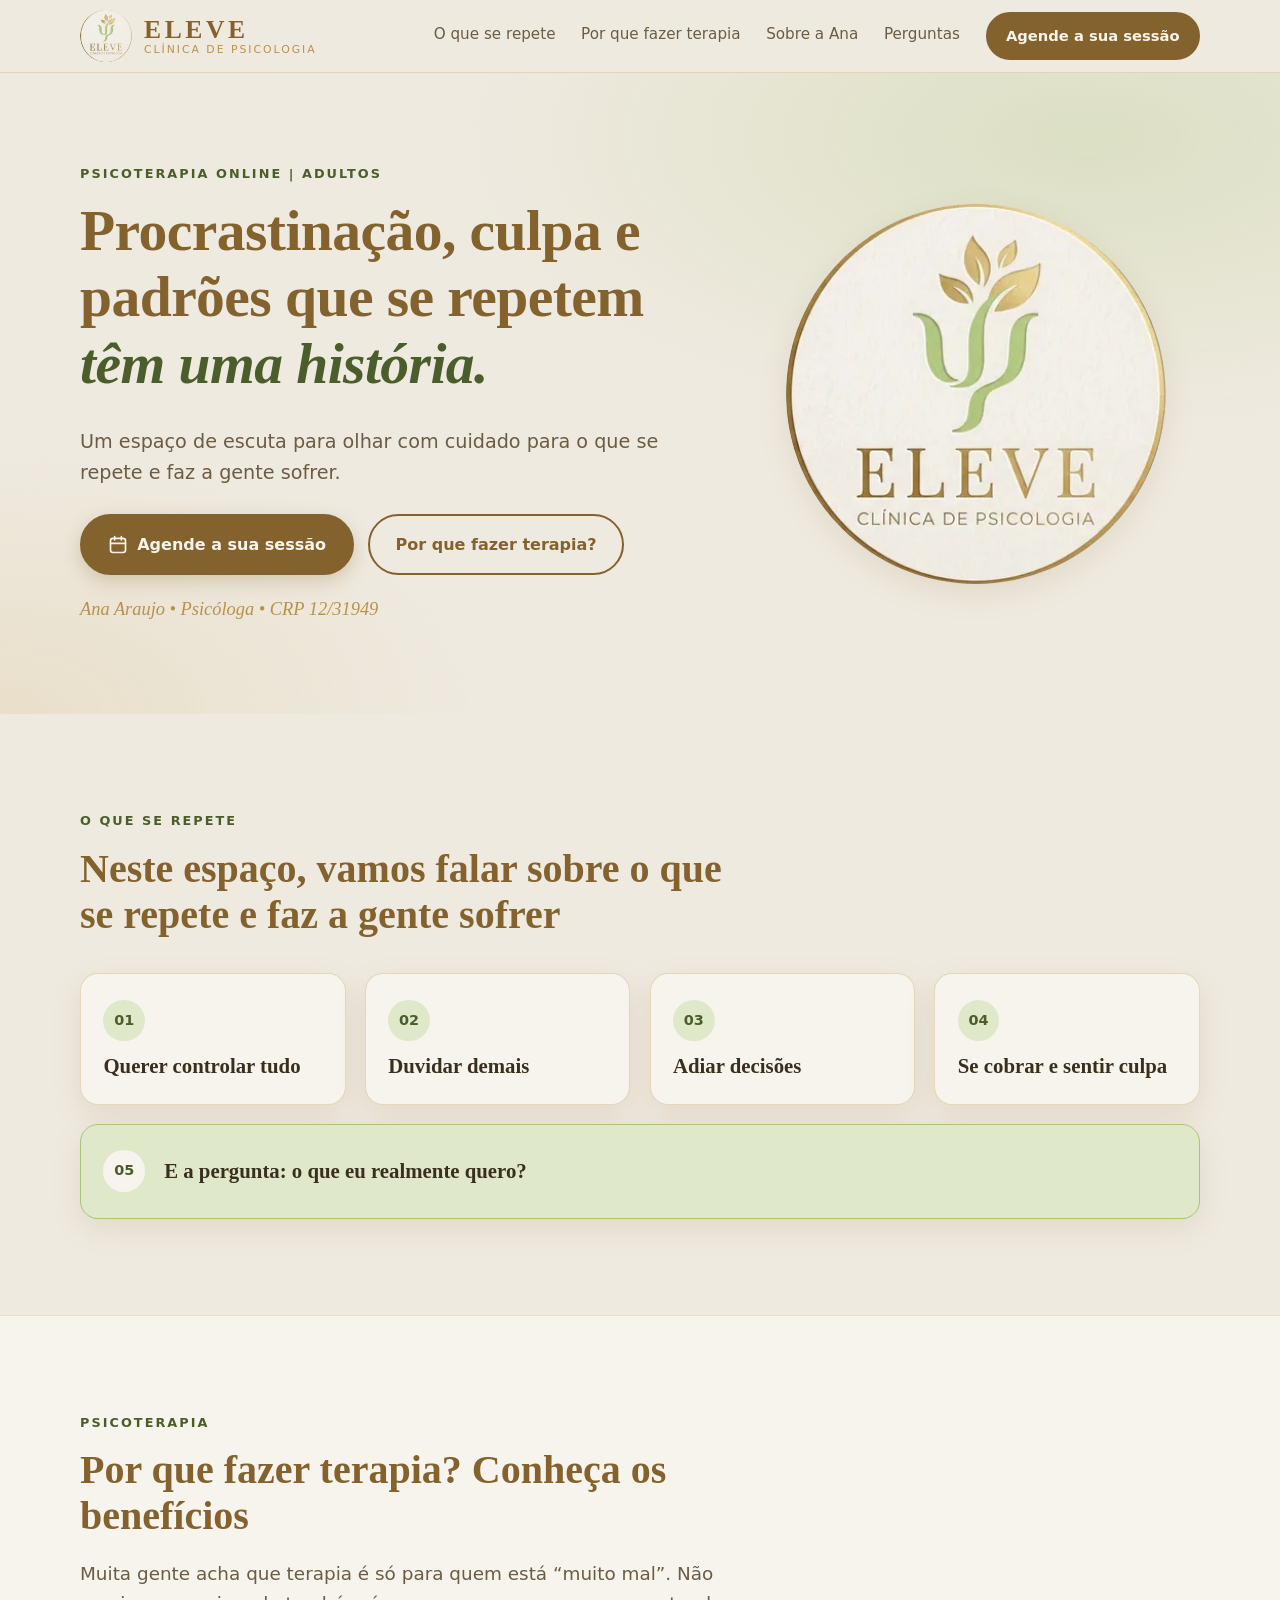
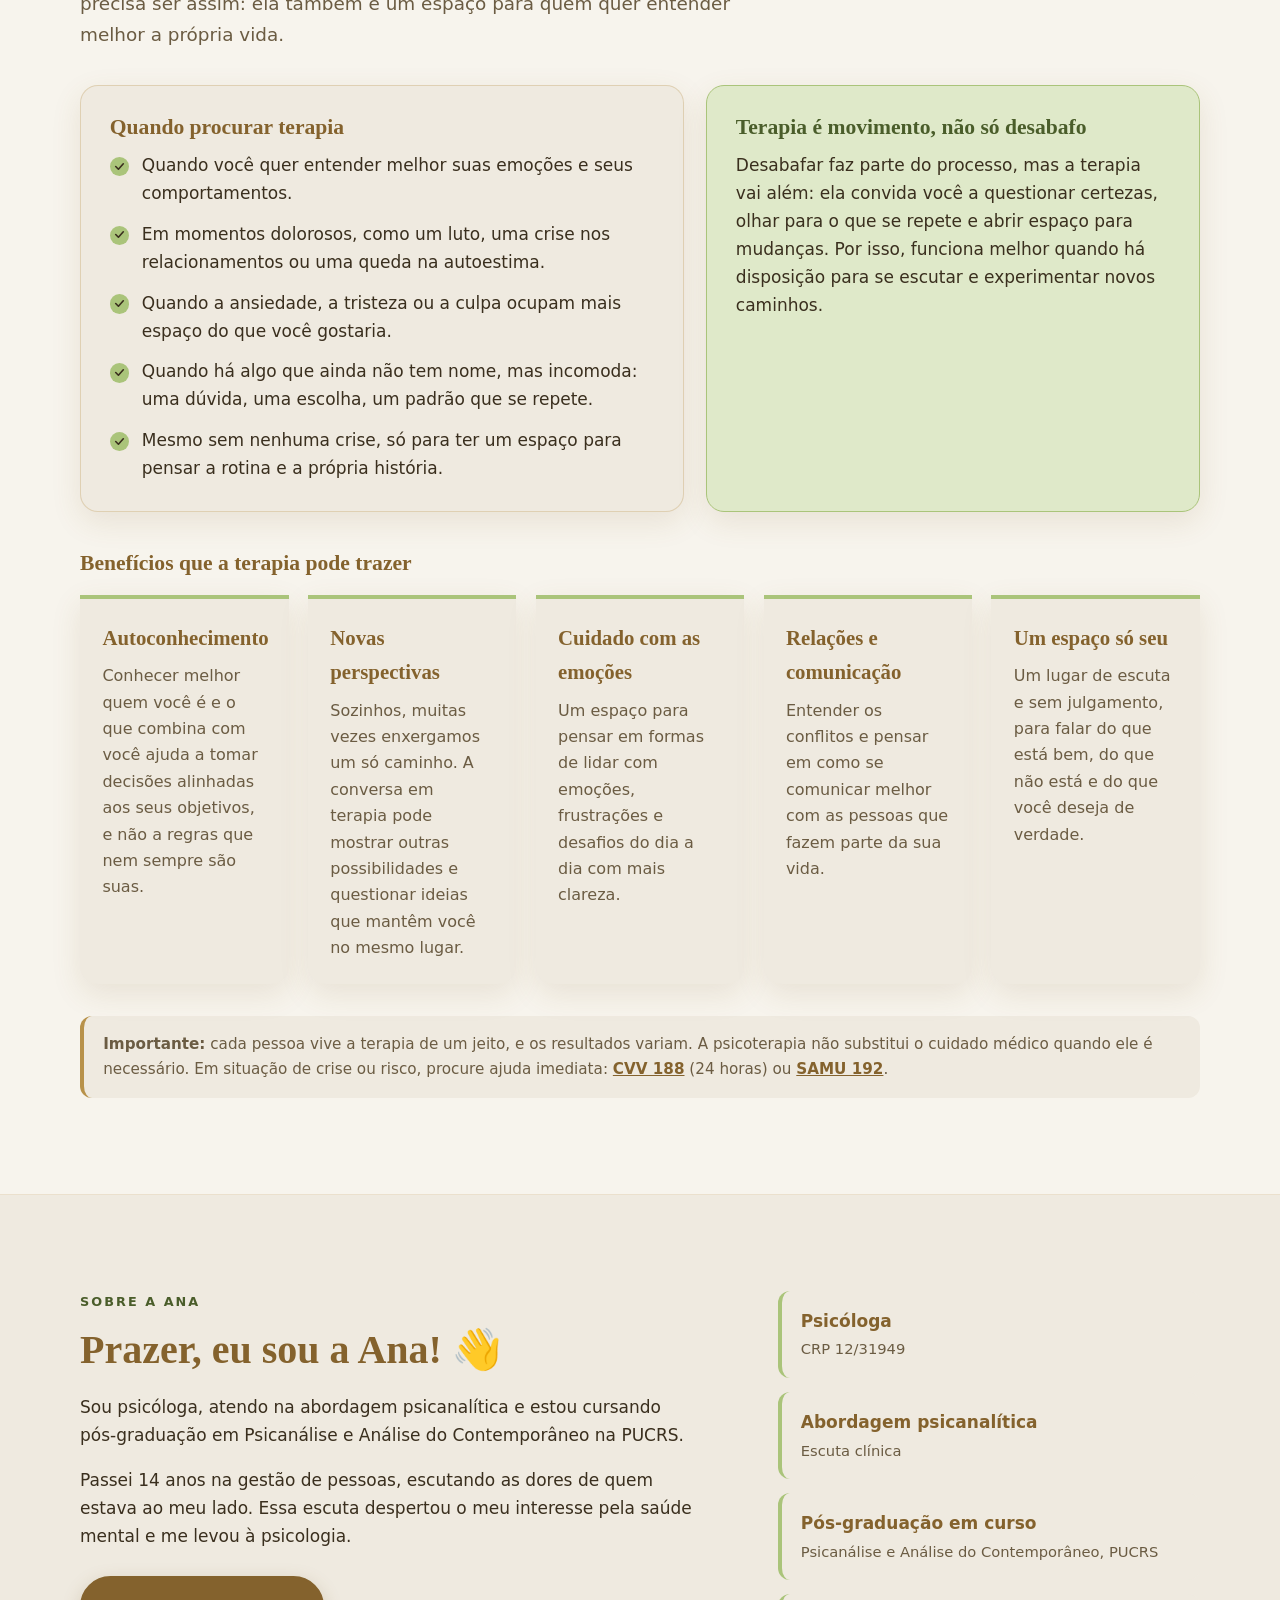
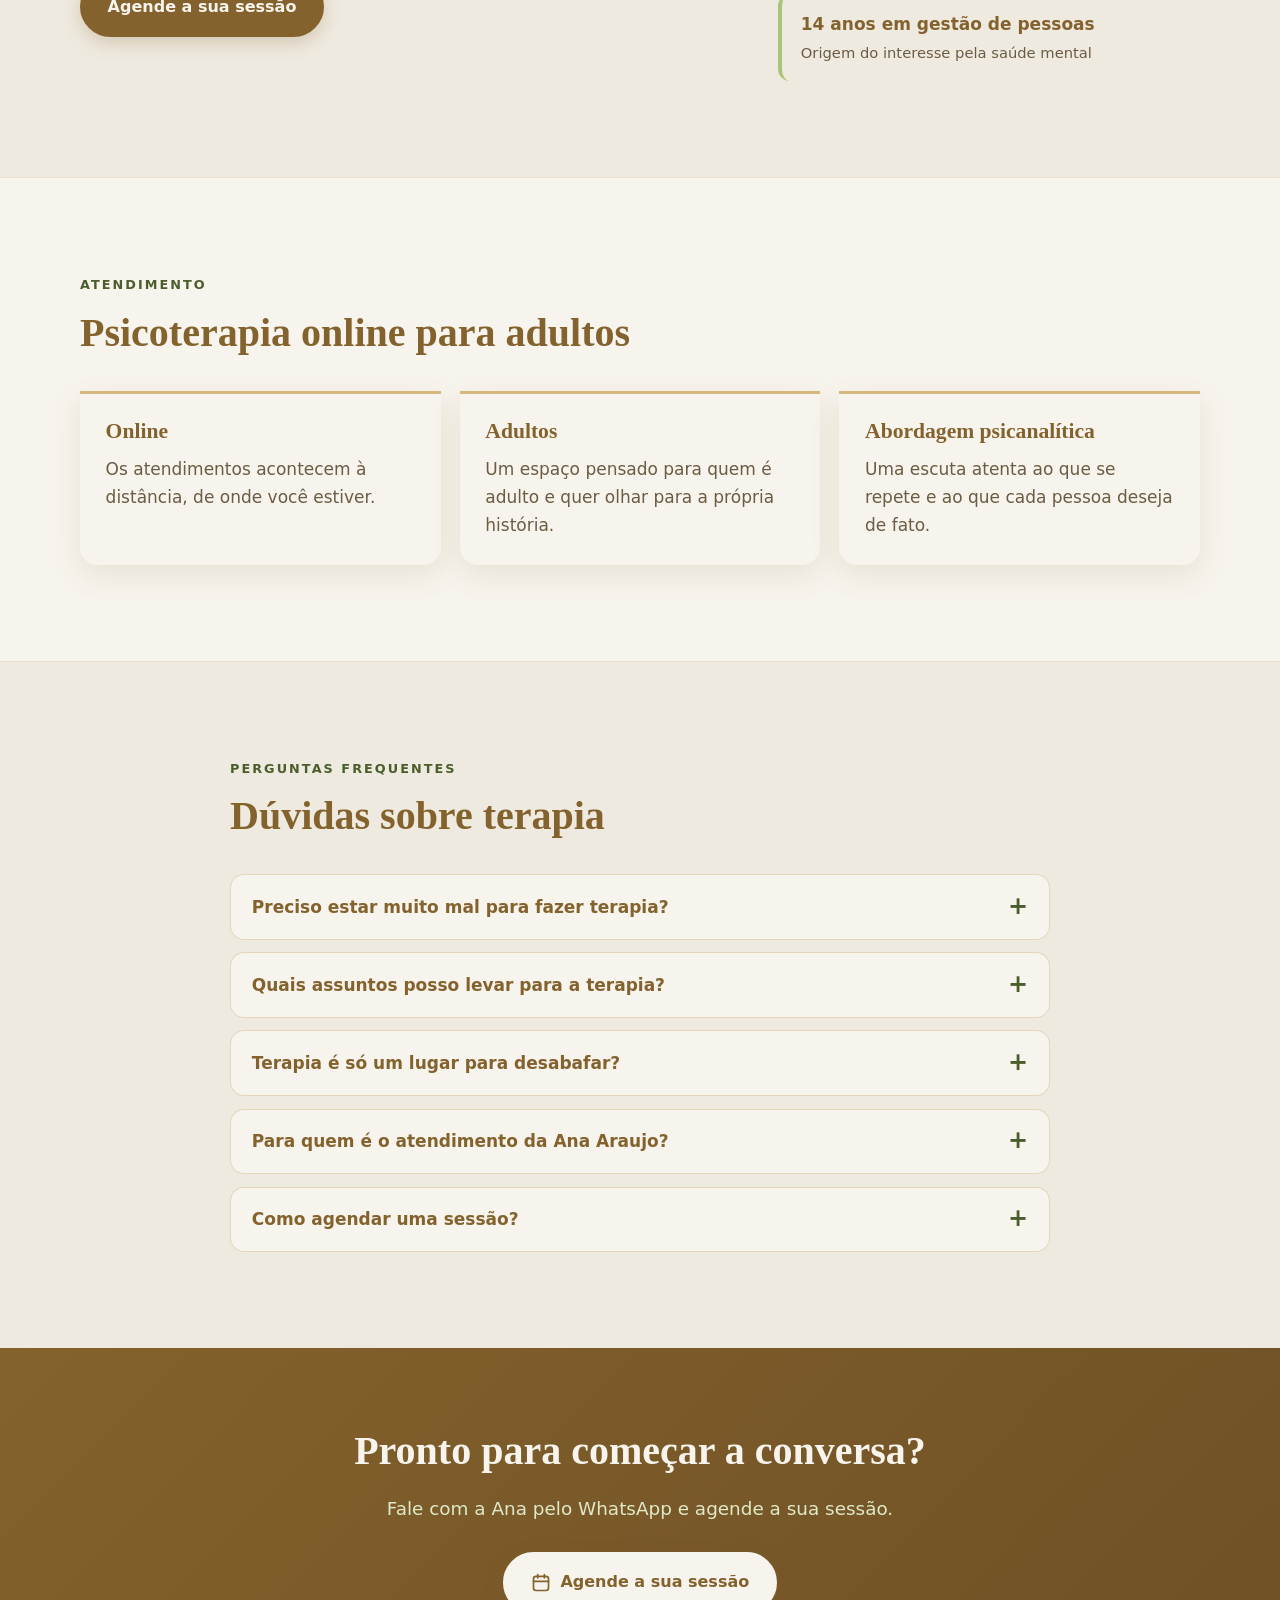
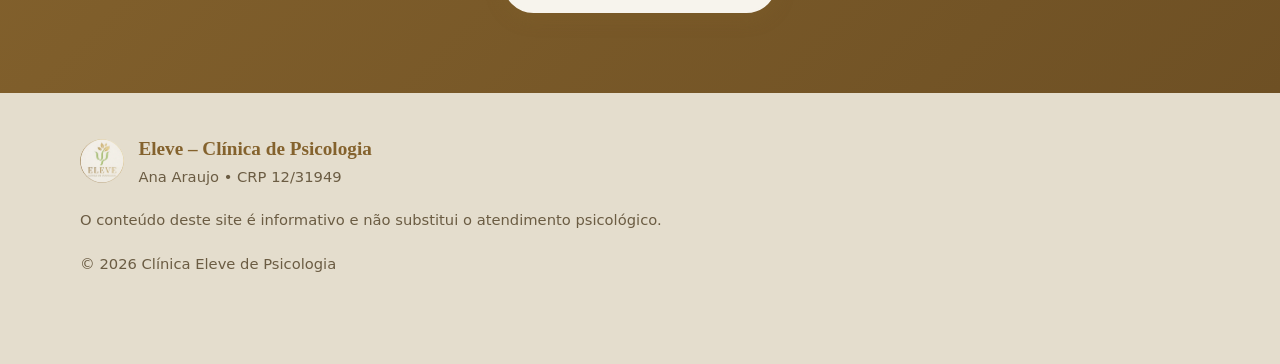
==== index.html @ 733d1f39 "Site da Clínica Eleve de Psicologia (Ana Araujo)" ====
<!DOCTYPE html>
<html lang="pt-BR">
<head>
  <meta charset="utf-8">
  <meta name="viewport" content="width=device-width, initial-scale=1">

  <title>Psicoterapia online para adultos | Ana Araujo, Psicóloga CRP 12/31949 | Eleve</title>
  <meta name="description" content="Psicoterapia online para adultos na abordagem psicanalítica. Entenda por que fazer terapia, quais são os benefícios e agende a sua sessão com a psicóloga Ana Araujo (CRP 12/31949).">
  <meta name="author" content="Ana Araujo">
  <meta name="robots" content="index, follow, max-image-preview:large">
  <meta name="theme-color" content="#efeae0">
  <link rel="canonical" href="https://juliocesarsantos1020.github.io/clinica-eleve-site/">

  <meta property="og:type" content="website">
  <meta property="og:locale" content="pt_BR">
  <meta property="og:site_name" content="Clínica Eleve de Psicologia">
  <meta property="og:title" content="Psicoterapia online para adultos | Ana Araujo | Clínica Eleve">
  <meta property="og:description" content="Procrastinação, culpa e padrões que se repetem têm uma história. Psicoterapia online para adultos, na abordagem psicanalítica.">
  <meta property="og:url" content="https://juliocesarsantos1020.github.io/clinica-eleve-site/">
  <meta property="og:image" content="https://juliocesarsantos1020.github.io/clinica-eleve-site/public/logo-eleve.jpg">
  <meta property="og:image:width" content="1408">
  <meta property="og:image:height" content="768">
  <meta property="og:image:alt" content="Logo da Clínica Eleve de Psicologia">
  <meta name="twitter:card" content="summary_large_image">
  <meta name="twitter:title" content="Psicoterapia online para adultos | Ana Araujo | Clínica Eleve">
  <meta name="twitter:description" content="Procrastinação, culpa e padrões que se repetem têm uma história.">
  <meta name="twitter:image" content="https://juliocesarsantos1020.github.io/clinica-eleve-site/public/logo-eleve.jpg">

  <link rel="icon" type="image/png" sizes="48x48" href="public/favicon-48.png">
  <link rel="icon" type="image/png" sizes="192x192" href="public/favicon-192.png">
  <link rel="apple-touch-icon" href="public/favicon-192.png">
  <link rel="preload" as="image" href="public/logo-eleve-800.webp" type="image/webp">
  <link rel="stylesheet" href="styles.css">

  <script type="application/ld+json">
  {
    "@context": "https://schema.org",
    "@graph": [
      {
        "@type": "WebSite",
        "@id": "https://juliocesarsantos1020.github.io/clinica-eleve-site/#website",
        "url": "https://juliocesarsantos1020.github.io/clinica-eleve-site/",
        "name": "Clínica Eleve de Psicologia",
        "inLanguage": "pt-BR"
      },
      {
        "@type": "ProfessionalService",
        "@id": "https://juliocesarsantos1020.github.io/clinica-eleve-site/#negocio",
        "name": "Clínica Eleve de Psicologia",
        "url": "https://juliocesarsantos1020.github.io/clinica-eleve-site/",
        "image": "https://juliocesarsantos1020.github.io/clinica-eleve-site/public/logo-eleve.jpg",
        "logo": "https://juliocesarsantos1020.github.io/clinica-eleve-site/public/logo-eleve.jpg",
        "description": "Psicoterapia online para adultos, na abordagem psicanalítica.",
        "serviceType": "Psicoterapia online",
        "telephone": "+55-48-98839-8220",
        "founder": { "@id": "https://juliocesarsantos1020.github.io/clinica-eleve-site/#ana" }
      },
      {
        "@type": "Person",
        "@id": "https://juliocesarsantos1020.github.io/clinica-eleve-site/#ana",
        "name": "Ana Araujo",
        "jobTitle": "Psicóloga",
        "identifier": "CRP 12/31949",
        "telephone": "+55-48-98839-8220",
        "knowsAbout": ["Psicoterapia", "Psicanálise", "Procrastinação", "Culpa", "Saúde mental"],
        "alumniOf": { "@type": "CollegeOrUniversity", "name": "PUCRS" },
        "worksFor": { "@id": "https://juliocesarsantos1020.github.io/clinica-eleve-site/#negocio" }
      },
      {
        "@type": "FAQPage",
        "mainEntity": [
          {
            "@type": "Question",
            "name": "Preciso estar muito mal para fazer terapia?",
            "acceptedAnswer": { "@type": "Answer", "text": "Não. A terapia também é para quem quer entender melhor a si mesmo, seus comportamentos e suas relações, mesmo sem estar passando por uma crise." }
          },
          {
            "@type": "Question",
            "name": "Quais assuntos posso levar para a terapia?",
            "acceptedAnswer": { "@type": "Answer", "text": "Qualquer assunto que faça sentido para você: ansiedade, tristeza, luto, relações, escolhas, culpa, procrastinação ou questões que ainda não têm nome." }
          },
          {
            "@type": "Question",
            "name": "Terapia é só um lugar para desabafar?",
            "acceptedAnswer": { "@type": "Answer", "text": "Desabafar faz parte, mas a terapia também convida a olhar para o que se repete e a abrir espaço para mudanças. Por isso ela pede engajamento de quem faz." }
          },
          {
            "@type": "Question",
            "name": "Para quem é o atendimento da Ana Araujo?",
            "acceptedAnswer": { "@type": "Answer", "text": "O atendimento é online, para adultos, na abordagem psicanalítica." }
          },
          {
            "@type": "Question",
            "name": "Como agendar uma sessão?",
            "acceptedAnswer": { "@type": "Answer", "text": "O agendamento é feito pelo WhatsApp (48) 98839-8220." }
          }
        ]
      }
    ]
  }
  </script>
</head>
<body>
  <a class="skip-link" href="#conteudo">Ir para o conteúdo</a>

  <header class="site-header" id="topo">
    <div class="container header-inner">
      <a class="brand" href="#topo" aria-label="Clínica Eleve de Psicologia, início">
        <span class="logo-crop" style="--size: 52px">
          <picture>
            <source srcset="public/logo-eleve-800.webp" type="image/webp">
            <img src="public/logo-eleve.jpg" alt="" width="1408" height="768" decoding="async">
          </picture>
        </span>
        <span class="brand-text">
          <strong>Eleve</strong>
          <small>Clínica de Psicologia</small>
        </span>
      </a>

      <button class="menu-toggle" type="button" aria-expanded="false" aria-controls="menu" aria-label="Abrir menu">
        <span></span><span></span><span></span>
      </button>

      <nav class="nav" id="menu" aria-label="Principal">
        <a href="#temas">O que se repete</a>
        <a href="#por-que-fazer-terapia">Por que fazer terapia</a>
        <a href="#sobre">Sobre a Ana</a>
        <a href="#perguntas">Perguntas</a>
        <a class="btn btn-small" href="https://wa.me/5548988398220" target="_blank" rel="noopener">Agende a sua sessão</a>
      </nav>
    </div>
  </header>

  <main id="conteudo">
    <section class="hero" aria-labelledby="titulo-principal">
      <div class="container hero-inner">
        <div class="hero-copy">
          <p class="eyebrow">Psicoterapia online | Adultos</p>
          <h1 id="titulo-principal">Procrastinação, culpa e padrões que se repetem <em>têm uma história.</em></h1>
          <p class="lead">Um espaço de escuta para olhar com cuidado para o que se repete e faz a gente sofrer.</p>
          <div class="hero-actions">
            <a class="btn" href="https://wa.me/5548988398220" target="_blank" rel="noopener">
              <svg aria-hidden="true" viewBox="0 0 24 24" width="20" height="20" fill="none" stroke="currentColor" stroke-width="2" stroke-linecap="round" stroke-linejoin="round"><rect x="3" y="4" width="18" height="17" rx="3"/><path d="M8 2v4M16 2v4M3 10h18"/></svg>
              Agende a sua sessão
            </a>
            <a class="btn btn-ghost" href="#por-que-fazer-terapia">Por que fazer terapia?</a>
          </div>
          <p class="signature">Ana Araujo &bull; Psicóloga &bull; CRP 12/31949</p>
        </div>
        <div class="hero-logo">
          <span class="logo-crop logo-crop-large" style="--size: min(380px, 78vw)">
            <picture>
              <source srcset="public/logo-eleve-800.webp" type="image/webp">
              <img src="public/logo-eleve.jpg" width="1408" height="768" fetchpriority="high" decoding="async"
                   alt="Logo da Clínica Eleve de Psicologia: símbolo psi em verde com folhas douradas dentro de um círculo dourado">
            </picture>
          </span>
        </div>
      </div>
    </section>

    <section class="section" id="temas" aria-labelledby="titulo-temas">
      <div class="container">
        <header class="section-head">
          <p class="eyebrow">O que se repete</p>
          <h2 id="titulo-temas">Neste espaço, vamos falar sobre o que se repete e faz a gente sofrer</h2>
        </header>
        <ul class="cards">
          <li class="card"><span class="card-icon" aria-hidden="true">01</span><h3>Querer controlar tudo</h3></li>
          <li class="card"><span class="card-icon" aria-hidden="true">02</span><h3>Duvidar demais</h3></li>
          <li class="card"><span class="card-icon" aria-hidden="true">03</span><h3>Adiar decisões</h3></li>
          <li class="card"><span class="card-icon" aria-hidden="true">04</span><h3>Se cobrar e sentir culpa</h3></li>
          <li class="card card-wide"><span class="card-icon" aria-hidden="true">05</span><h3>E a pergunta: o que eu realmente quero?</h3></li>
        </ul>
      </div>
    </section>

    <section class="section section-tint" id="por-que-fazer-terapia" aria-labelledby="titulo-terapia">
      <div class="container">
        <header class="section-head">
          <p class="eyebrow">Psicoterapia</p>
          <h2 id="titulo-terapia">Por que fazer terapia? Conheça os benefícios</h2>
          <p class="section-lead">Muita gente acha que terapia é só para quem está &ldquo;muito mal&rdquo;. Não precisa ser assim: ela também é um espaço para quem quer entender melhor a própria vida.</p>
        </header>

        <div class="split">
          <article class="panel">
            <h3>Quando procurar terapia</h3>
            <ul class="check-list">
              <li>Quando você quer entender melhor suas emoções e seus comportamentos.</li>
              <li>Em momentos dolorosos, como um luto, uma crise nos relacionamentos ou uma queda na autoestima.</li>
              <li>Quando a ansiedade, a tristeza ou a culpa ocupam mais espaço do que você gostaria.</li>
              <li>Quando há algo que ainda não tem nome, mas incomoda: uma dúvida, uma escolha, um padrão que se repete.</li>
              <li>Mesmo sem nenhuma crise, só para ter um espaço para pensar a rotina e a própria história.</li>
            </ul>
          </article>

          <article class="panel panel-green">
            <h3>Terapia é movimento, não só desabafo</h3>
            <p>Desabafar faz parte do processo, mas a terapia vai além: ela convida você a questionar certezas, olhar para o que se repete e abrir espaço para mudanças. Por isso, funciona melhor quando há disposição para se escutar e experimentar novos caminhos.</p>
          </article>
        </div>

        <h3 class="subhead">Benefícios que a terapia pode trazer</h3>
        <ul class="benefits">
          <li class="benefit">
            <h4>Autoconhecimento</h4>
            <p>Conhecer melhor quem você é e o que combina com você ajuda a tomar decisões alinhadas aos seus objetivos, e não a regras que nem sempre são suas.</p>
          </li>
          <li class="benefit">
            <h4>Novas perspectivas</h4>
            <p>Sozinhos, muitas vezes enxergamos um só caminho. A conversa em terapia pode mostrar outras possibilidades e questionar ideias que mantêm você no mesmo lugar.</p>
          </li>
          <li class="benefit">
            <h4>Cuidado com as emoções</h4>
            <p>Um espaço para pensar em formas de lidar com emoções, frustrações e desafios do dia a dia com mais clareza.</p>
          </li>
          <li class="benefit">
            <h4>Relações e comunicação</h4>
            <p>Entender os conflitos e pensar em como se comunicar melhor com as pessoas que fazem parte da sua vida.</p>
          </li>
          <li class="benefit">
            <h4>Um espaço só seu</h4>
            <p>Um lugar de escuta e sem julgamento, para falar do que está bem, do que não está e do que você deseja de verdade.</p>
          </li>
        </ul>

        <p class="note"><strong>Importante:</strong> cada pessoa vive a terapia de um jeito, e os resultados variam. A psicoterapia não substitui o cuidado médico quando ele é necessário. Em situação de crise ou risco, procure ajuda imediata: <a href="tel:188">CVV 188</a> (24 horas) ou <a href="tel:192">SAMU 192</a>.</p>
      </div>
    </section>

    <section class="section" id="sobre" aria-labelledby="titulo-sobre">
      <div class="container about">
        <div class="about-text">
          <p class="eyebrow">Sobre a Ana</p>
          <h2 id="titulo-sobre">Prazer, eu sou a Ana! <span aria-hidden="true">👋</span></h2>
          <p>Sou psicóloga, atendo na abordagem psicanalítica e estou cursando pós-graduação em Psicanálise e Análise do Contemporâneo na PUCRS.</p>
          <p>Passei 14 anos na gestão de pessoas, escutando as dores de quem estava ao meu lado. Essa escuta despertou o meu interesse pela saúde mental e me levou à psicologia.</p>
          <a class="btn" href="https://wa.me/5548988398220" target="_blank" rel="noopener">Agende a sua sessão</a>
        </div>
        <ul class="facts" aria-label="Formação e registro">
          <li><strong>Psicóloga</strong><span>CRP 12/31949</span></li>
          <li><strong>Abordagem psicanalítica</strong><span>Escuta clínica</span></li>
          <li><strong>Pós-graduação em curso</strong><span>Psicanálise e Análise do Contemporâneo, PUCRS</span></li>
          <li><strong>14 anos em gestão de pessoas</strong><span>Origem do interesse pela saúde mental</span></li>
        </ul>
      </div>
    </section>

    <section class="section section-tint" id="atendimento" aria-labelledby="titulo-atendimento">
      <div class="container">
        <header class="section-head">
          <p class="eyebrow">Atendimento</p>
          <h2 id="titulo-atendimento">Psicoterapia online para adultos</h2>
        </header>
        <div class="info-grid">
          <div class="info"><h3>Online</h3><p>Os atendimentos acontecem à distância, de onde você estiver.</p></div>
          <div class="info"><h3>Adultos</h3><p>Um espaço pensado para quem é adulto e quer olhar para a própria história.</p></div>
          <div class="info"><h3>Abordagem psicanalítica</h3><p>Uma escuta atenta ao que se repete e ao que cada pessoa deseja de fato.</p></div>
        </div>
      </div>
    </section>

    <section class="section" id="perguntas" aria-labelledby="titulo-perguntas">
      <div class="container faq-wrap">
        <header class="section-head">
          <p class="eyebrow">Perguntas frequentes</p>
          <h2 id="titulo-perguntas">Dúvidas sobre terapia</h2>
        </header>
        <div class="faq">
          <details>
            <summary>Preciso estar muito mal para fazer terapia?</summary>
            <p>Não. A terapia também é para quem quer entender melhor a si mesmo, seus comportamentos e suas relações, mesmo sem estar passando por uma crise.</p>
          </details>
          <details>
            <summary>Quais assuntos posso levar para a terapia?</summary>
            <p>Qualquer assunto que faça sentido para você: ansiedade, tristeza, luto, relações, escolhas, culpa, procrastinação ou questões que ainda não têm nome.</p>
          </details>
          <details>
            <summary>Terapia é só um lugar para desabafar?</summary>
            <p>Desabafar faz parte, mas a terapia também convida a olhar para o que se repete e a abrir espaço para mudanças. Por isso ela pede engajamento de quem faz.</p>
          </details>
          <details>
            <summary>Para quem é o atendimento da Ana Araujo?</summary>
            <p>O atendimento é online, para adultos, na abordagem psicanalítica.</p>
          </details>
          <details>
            <summary>Como agendar uma sessão?</summary>
            <p>O agendamento é feito pelo WhatsApp: <a href="https://wa.me/5548988398220" target="_blank" rel="noopener">(48) 98839-8220</a>.</p>
          </details>
        </div>
      </div>
    </section>

    <section class="cta" id="agendar" aria-labelledby="titulo-cta">
      <div class="container cta-inner">
        <h2 id="titulo-cta">Pronto para começar a conversa?</h2>
        <p>Fale com a Ana pelo WhatsApp e agende a sua sessão.</p>
        <a class="btn btn-light" href="https://wa.me/5548988398220" target="_blank" rel="noopener">
          <svg aria-hidden="true" viewBox="0 0 24 24" width="20" height="20" fill="none" stroke="currentColor" stroke-width="2" stroke-linecap="round" stroke-linejoin="round"><rect x="3" y="4" width="18" height="17" rx="3"/><path d="M8 2v4M16 2v4M3 10h18"/></svg>
          Agende a sua sessão
        </a>
      </div>
    </section>
  </main>

  <footer class="site-footer">
    <div class="container footer-inner">
      <div class="footer-brand">
        <span class="logo-crop" style="--size: 44px">
          <picture>
            <source srcset="public/logo-eleve-800.webp" type="image/webp">
            <img src="public/logo-eleve.jpg" alt="" width="1408" height="768" loading="lazy" decoding="async">
          </picture>
        </span>
        <div>
          <strong>Eleve &ndash; Clínica de Psicologia</strong>
          <p>Ana Araujo &bull; CRP 12/31949</p>
        </div>
      </div>
      <p class="footer-note">O conteúdo deste site é informativo e não substitui o atendimento psicológico.</p>
      <p class="footer-copy">&copy; <span id="ano">2026</span> Clínica Eleve de Psicologia</p>
    </div>
  </footer>

  <a class="whatsapp-bar" href="https://wa.me/5548988398220" target="_blank" rel="noopener">Agende a sua sessão</a>

  <script src="script.js" defer></script>
</body>
</html>
---- styles.css ----
/* Paleta extraída do logo (public/logo-eleve.jpg):
   creme  #efeae0  (fundo do papel)
   verde  #aac47a  (símbolo psi)
   dourado #d4b87d / #b8924a / #84622d (folhas, aro e letras)
   Tons escuros derivados do dourado e do verde, para texto legível. */
:root {
  --creme: #efeae0;
  --creme-claro: #f7f4ed;
  --creme-escuro: #e4ddcd;
  --verde: #aac47a;
  --verde-claro: #dfe9c9;
  --verde-escuro: #4a5d2a;
  --dourado-claro: #d4b87d;
  --dourado: #b8924a;
  --dourado-escuro: #84622d;
  --texto: #3a2f1e;
  --texto-suave: #6b5c43;

  --font-title: "Cormorant Garamond", "Palatino Linotype", Palatino, Georgia, "Times New Roman", serif;
  --font-body: system-ui, -apple-system, "Segoe UI", Roboto, "Helvetica Neue", Arial, sans-serif;

  --radius: 18px;
  --shadow: 0 10px 30px rgba(132, 98, 45, 0.12);
  --header-h: 72px;
}

*, *::before, *::after { box-sizing: border-box; }

html { scroll-behavior: smooth; scroll-padding-top: calc(var(--header-h) + 8px); -webkit-text-size-adjust: 100%; }

body {
  margin: 0;
  font-family: var(--font-body);
  font-size: 1.0625rem;
  line-height: 1.65;
  color: var(--texto);
  background: var(--creme);
}

img { max-width: 100%; display: block; }
a { color: inherit; }
h1, h2, h3 { font-family: var(--font-title); font-weight: 600; line-height: 1.15; margin: 0 0 .5em; color: var(--dourado-escuro); }
h1 { font-size: clamp(2.1rem, 6vw, 3.6rem); letter-spacing: -0.01em; }
h1 em { font-style: italic; color: var(--verde-escuro); }
h2 { font-size: clamp(1.7rem, 4.4vw, 2.5rem); }
h3 { font-size: 1.35rem; }
p { margin: 0 0 1em; }

.container { width: min(1120px, 100% - 2.5rem); margin-inline: auto; }

.skip-link {
  position: absolute; left: -999px; top: 8px; z-index: 100;
  background: var(--dourado-escuro); color: var(--creme-claro); padding: .6rem 1rem; border-radius: 8px;
}
.skip-link:focus { left: 8px; }

:focus-visible { outline: 3px solid var(--verde-escuro); outline-offset: 3px; border-radius: 6px; }

.eyebrow {
  font-size: .8rem; text-transform: uppercase; letter-spacing: .16em; font-weight: 600;
  color: var(--verde-escuro); margin-bottom: .9rem;
}

/* ---------- Logo (recorte em CSS do arquivo original, sem alterá-lo) ---------- */
.logo-crop {
  --size: 52px;
  position: relative; display: block; flex: none;
  width: var(--size); height: var(--size);
  border-radius: 50%; overflow: hidden;
  background: var(--creme);
}
.logo-crop img {
  position: absolute; max-width: none;
  width: 216%; height: auto;
  left: -58%; top: -9%;
}
.logo-crop picture { display: block; }
.logo-crop-large { box-shadow: var(--shadow); }

/* ---------- Cabeçalho ---------- */
.site-header {
  position: sticky; top: 0; z-index: 50;
  background: rgba(239, 234, 224, .92);
  backdrop-filter: saturate(1.2) blur(8px);
  -webkit-backdrop-filter: saturate(1.2) blur(8px);
  border-bottom: 1px solid rgba(184, 146, 74, .25);
}
.header-inner { display: flex; align-items: center; justify-content: space-between; min-height: var(--header-h); gap: 1rem; }

.brand { display: flex; align-items: center; gap: .75rem; text-decoration: none; }
.brand-text { display: flex; flex-direction: column; line-height: 1.1; }
.brand-text strong { font-family: var(--font-title); font-size: 1.6rem; letter-spacing: .14em; text-transform: uppercase; color: var(--dourado-escuro); }
.brand-text small { font-size: .68rem; letter-spacing: .18em; text-transform: uppercase; color: var(--dourado); }

.nav { display: flex; align-items: center; gap: 1.6rem; }
.nav a:not(.btn) { text-decoration: none; font-size: .95rem; font-weight: 500; color: var(--texto-suave); padding: .4rem 0; border-bottom: 2px solid transparent; }
.nav a:not(.btn):hover { color: var(--dourado-escuro); border-color: var(--verde); }

.menu-toggle { display: none; background: none; border: 0; width: 46px; height: 46px; padding: 0; cursor: pointer; border-radius: 10px; }
.menu-toggle span { display: block; width: 24px; height: 2px; background: var(--dourado-escuro); margin: 5px auto; transition: transform .25s, opacity .25s; }
.menu-toggle[aria-expanded="true"] span:nth-child(1) { transform: translateY(7px) rotate(45deg); }
.menu-toggle[aria-expanded="true"] span:nth-child(2) { opacity: 0; }
.menu-toggle[aria-expanded="true"] span:nth-child(3) { transform: translateY(-7px) rotate(-45deg); }

/* ---------- Botões ---------- */
.btn {
  display: inline-flex; align-items: center; justify-content: center; gap: .6rem;
  background: var(--dourado-escuro); color: var(--creme-claro);
  font-weight: 600; font-size: 1rem; text-decoration: none;
  padding: .95rem 1.6rem; border-radius: 999px; border: 2px solid var(--dourado-escuro);
  transition: background .2s, color .2s, transform .2s, box-shadow .2s;
  box-shadow: 0 6px 18px rgba(132, 98, 45, .25);
}
.btn:hover { background: #6e5024; border-color: #6e5024; transform: translateY(-2px); }
.btn-small { padding: .6rem 1.15rem; font-size: .92rem; box-shadow: none; }
.btn-ghost { background: transparent; color: var(--dourado-escuro); box-shadow: none; }
.btn-ghost:hover { background: var(--verde-claro); color: var(--verde-escuro); border-color: var(--verde-escuro); }
.btn-light { background: var(--creme-claro); color: var(--dourado-escuro); border-color: var(--creme-claro); }
.btn-light:hover { background: var(--verde-claro); border-color: var(--verde-claro); color: var(--verde-escuro); }

/* ---------- Hero ---------- */
.hero {
  background:
    radial-gradient(900px 420px at 85% 10%, rgba(170, 196, 122, .28), transparent 70%),
    radial-gradient(700px 380px at 0% 100%, rgba(212, 184, 125, .22), transparent 70%),
    var(--creme);
  padding: clamp(2.5rem, 7vw, 6rem) 0;
}
.hero-inner { display: grid; grid-template-columns: 1.15fr .85fr; align-items: center; gap: clamp(2rem, 5vw, 4rem); }
.lead { font-size: 1.2rem; color: var(--texto-suave); max-width: 34em; }
.hero-actions { display: flex; flex-wrap: wrap; gap: .9rem; margin: 1.6rem 0 1.2rem; }
.signature { font-family: var(--font-title); font-size: 1.15rem; font-style: italic; color: var(--dourado); margin: 0; }
.hero-logo { display: flex; justify-content: center; }

/* ---------- Seções ---------- */
.section { padding: clamp(3rem, 8vw, 6rem) 0; }
.section-tint { background: var(--creme-claro); border-block: 1px solid rgba(184, 146, 74, .2); }
.section-head { max-width: 42rem; margin-bottom: 2.2rem; }

.cards { list-style: none; margin: 0; padding: 0; display: grid; grid-template-columns: repeat(auto-fit, minmax(210px, 1fr)); gap: 1.2rem; }
.card {
  background: var(--creme-claro); border: 1px solid rgba(184, 146, 74, .3); border-radius: var(--radius);
  padding: 1.6rem 1.4rem; box-shadow: var(--shadow); transition: transform .2s, border-color .2s;
}
.card:hover { transform: translateY(-4px); border-color: var(--verde); }
.card h3 { margin: .8rem 0 0; color: var(--texto); font-size: 1.3rem; }
.card-icon {
  display: inline-grid; place-items: center; width: 2.6rem; height: 2.6rem; border-radius: 50%;
  background: var(--verde-claro); color: var(--verde-escuro); font-weight: 700; font-size: .9rem;
}
.card-wide { background: var(--verde-claro); border-color: var(--verde); }
.card-wide .card-icon { background: var(--creme-claro); }
@media (min-width: 900px) {
  .card-wide { grid-column: 1 / -1; display: flex; align-items: center; gap: 1.2rem; }
  .card-wide h3 { margin: 0; }
}

.about { display: grid; grid-template-columns: 1.2fr .8fr; gap: clamp(2rem, 5vw, 4rem); align-items: start; }
.about-text p { max-width: 36em; }
.facts { list-style: none; margin: 0; padding: 0; display: grid; gap: .9rem; }
.facts li {
  display: flex; flex-direction: column; gap: .15rem;
  background: var(--creme); border-left: 4px solid var(--verde); border-radius: 12px; padding: 1rem 1.2rem;
}
.facts strong { color: var(--dourado-escuro); }
.facts span { font-size: .92rem; color: var(--texto-suave); }

.info-grid { display: grid; grid-template-columns: repeat(auto-fit, minmax(240px, 1fr)); gap: 1.2rem; }
.info { padding: 1.6rem; border-top: 3px solid var(--dourado-claro); background: var(--creme-claro); border-radius: 0 0 var(--radius) var(--radius); box-shadow: var(--shadow); }
.info p { margin: 0; color: var(--texto-suave); }

.cta { background: linear-gradient(135deg, var(--dourado-escuro), #6e5024); color: var(--creme-claro); padding: clamp(3rem, 7vw, 5rem) 0; text-align: center; }
.cta h2 { color: var(--creme-claro); }
.cta p { color: var(--verde-claro); font-size: 1.15rem; }
.cta-inner .btn { margin-top: .6rem; }

/* ---------- Rodapé ---------- */
.site-footer { background: var(--creme-escuro); padding: 2.5rem 0 5.5rem; font-size: .92rem; color: var(--texto-suave); }
.footer-inner { display: grid; gap: 1.2rem; }
.footer-brand { display: flex; align-items: center; gap: .9rem; }
.footer-brand strong { color: var(--dourado-escuro); font-family: var(--font-title); font-size: 1.2rem; }
.footer-brand p, .footer-note, .footer-copy { margin: 0; }

/* ---------- Barra fixa de WhatsApp (celular) ---------- */
.whatsapp-bar {
  display: none; position: fixed; left: 0; right: 0; bottom: 0; z-index: 60;
  background: var(--dourado-escuro); color: var(--creme-claro); text-align: center; text-decoration: none;
  font-weight: 600; padding: 1rem 1rem calc(1rem + env(safe-area-inset-bottom));
  box-shadow: 0 -6px 20px rgba(58, 47, 30, .2);
}


/* ---------- Seção: por que fazer terapia ---------- */
.section-lead { font-size: 1.15rem; color: var(--texto-suave); margin: 0; }
.split { display: grid; grid-template-columns: 1.1fr .9fr; gap: 1.4rem; margin-bottom: 2.4rem; }
.panel { background: var(--creme); border: 1px solid rgba(184, 146, 74, .3); border-radius: var(--radius); padding: 1.8rem; box-shadow: var(--shadow); }
.panel p:last-child { margin-bottom: 0; }
.panel-green { background: var(--verde-claro); border-color: var(--verde); }
.panel-green h3 { color: var(--verde-escuro); }
.check-list { list-style: none; margin: 0; padding: 0; display: grid; gap: .8rem; }
.check-list li { position: relative; padding-left: 2rem; }
.check-list li::before {
  content: ""; position: absolute; left: 0; top: .35em; width: 1.2rem; height: 1.2rem; border-radius: 50%;
  background: var(--verde) url("data:image/svg+xml,%3Csvg xmlns='http://www.w3.org/2000/svg' viewBox='0 0 24 24' fill='none' stroke='%233a2f1e' stroke-width='3' stroke-linecap='round' stroke-linejoin='round'%3E%3Cpath d='M5 12l5 5 9-10'/%3E%3C/svg%3E") center / 70% no-repeat;
}
.subhead { margin: 0 0 1.2rem; }
.benefits { list-style: none; margin: 0 0 2rem; padding: 0; display: grid; grid-template-columns: repeat(auto-fit, minmax(200px, 1fr)); gap: 1.2rem; }
.benefit { background: var(--creme); border-top: 4px solid var(--verde); border-radius: 0 0 var(--radius) var(--radius); padding: 1.4rem; box-shadow: var(--shadow); }
.benefit h4 { font-family: var(--font-title); font-size: 1.3rem; margin: 0 0 .5rem; color: var(--dourado-escuro); }
.benefit p { margin: 0; color: var(--texto-suave); font-size: 1rem; }
.note { background: var(--creme); border-left: 4px solid var(--dourado); border-radius: 12px; padding: 1rem 1.2rem; font-size: .95rem; color: var(--texto-suave); margin: 0; }
.note a { color: var(--dourado-escuro); font-weight: 600; }

/* ---------- Perguntas frequentes ---------- */
.faq-wrap { max-width: 820px; }
.faq { display: grid; gap: .8rem; }
.faq details { background: var(--creme-claro); border: 1px solid rgba(184, 146, 74, .3); border-radius: 14px; padding: 0 1.3rem; }
.faq summary {
  cursor: pointer; list-style: none; padding: 1.1rem 2rem 1.1rem 0; font-weight: 600; color: var(--dourado-escuro); position: relative;
}
.faq summary::-webkit-details-marker { display: none; }
.faq summary::after { content: "+"; position: absolute; right: 0; top: 50%; transform: translateY(-50%); font-size: 1.5rem; color: var(--verde-escuro); }
.faq details[open] summary::after { content: "\2212"; }
.faq details p { margin: 0 0 1.2rem; color: var(--texto-suave); }
.faq a { color: var(--dourado-escuro); font-weight: 600; }
.about-text .btn { margin-top: .6rem; }

@media (max-width: 900px) {
  .split { grid-template-columns: 1fr; }
}

/* ---------- Responsivo ---------- */
@media (max-width: 900px) {
  .hero-inner, .about { grid-template-columns: 1fr; }
  .hero-logo { order: -1; }
  .hero-copy { text-align: center; }
  .lead { margin-inline: auto; }
  .hero-actions { justify-content: center; }
}

@media (max-width: 760px) {
  .menu-toggle { display: block; }
  .nav {
    position: absolute; left: 0; right: 0; top: var(--header-h);
    flex-direction: column; align-items: stretch; gap: 0;
    background: var(--creme-claro); border-bottom: 1px solid rgba(184, 146, 74, .3);
    padding: .5rem 1.25rem 1.2rem; box-shadow: 0 14px 24px rgba(58, 47, 30, .12);
    display: none;
  }
  .nav.is-open { display: flex; }
  .nav a:not(.btn) { padding: .95rem 0; border-bottom: 1px solid rgba(184, 146, 74, .2); }
  .nav .btn { margin-top: 1rem; }
  .whatsapp-bar { display: block; }
}

@media (max-width: 760px) {
  .logo-crop-large { --size: 210px !important; }
}

@media (max-width: 420px) {
  body { font-size: 1rem; }
  .brand-text strong { font-size: 1.35rem; }
  .btn { width: 100%; }
  .hero-actions { flex-direction: column; }
}

@media (prefers-reduced-motion: reduce) {
  html { scroll-behavior: auto; }
  *, *::before, *::after { transition: none !important; }
}
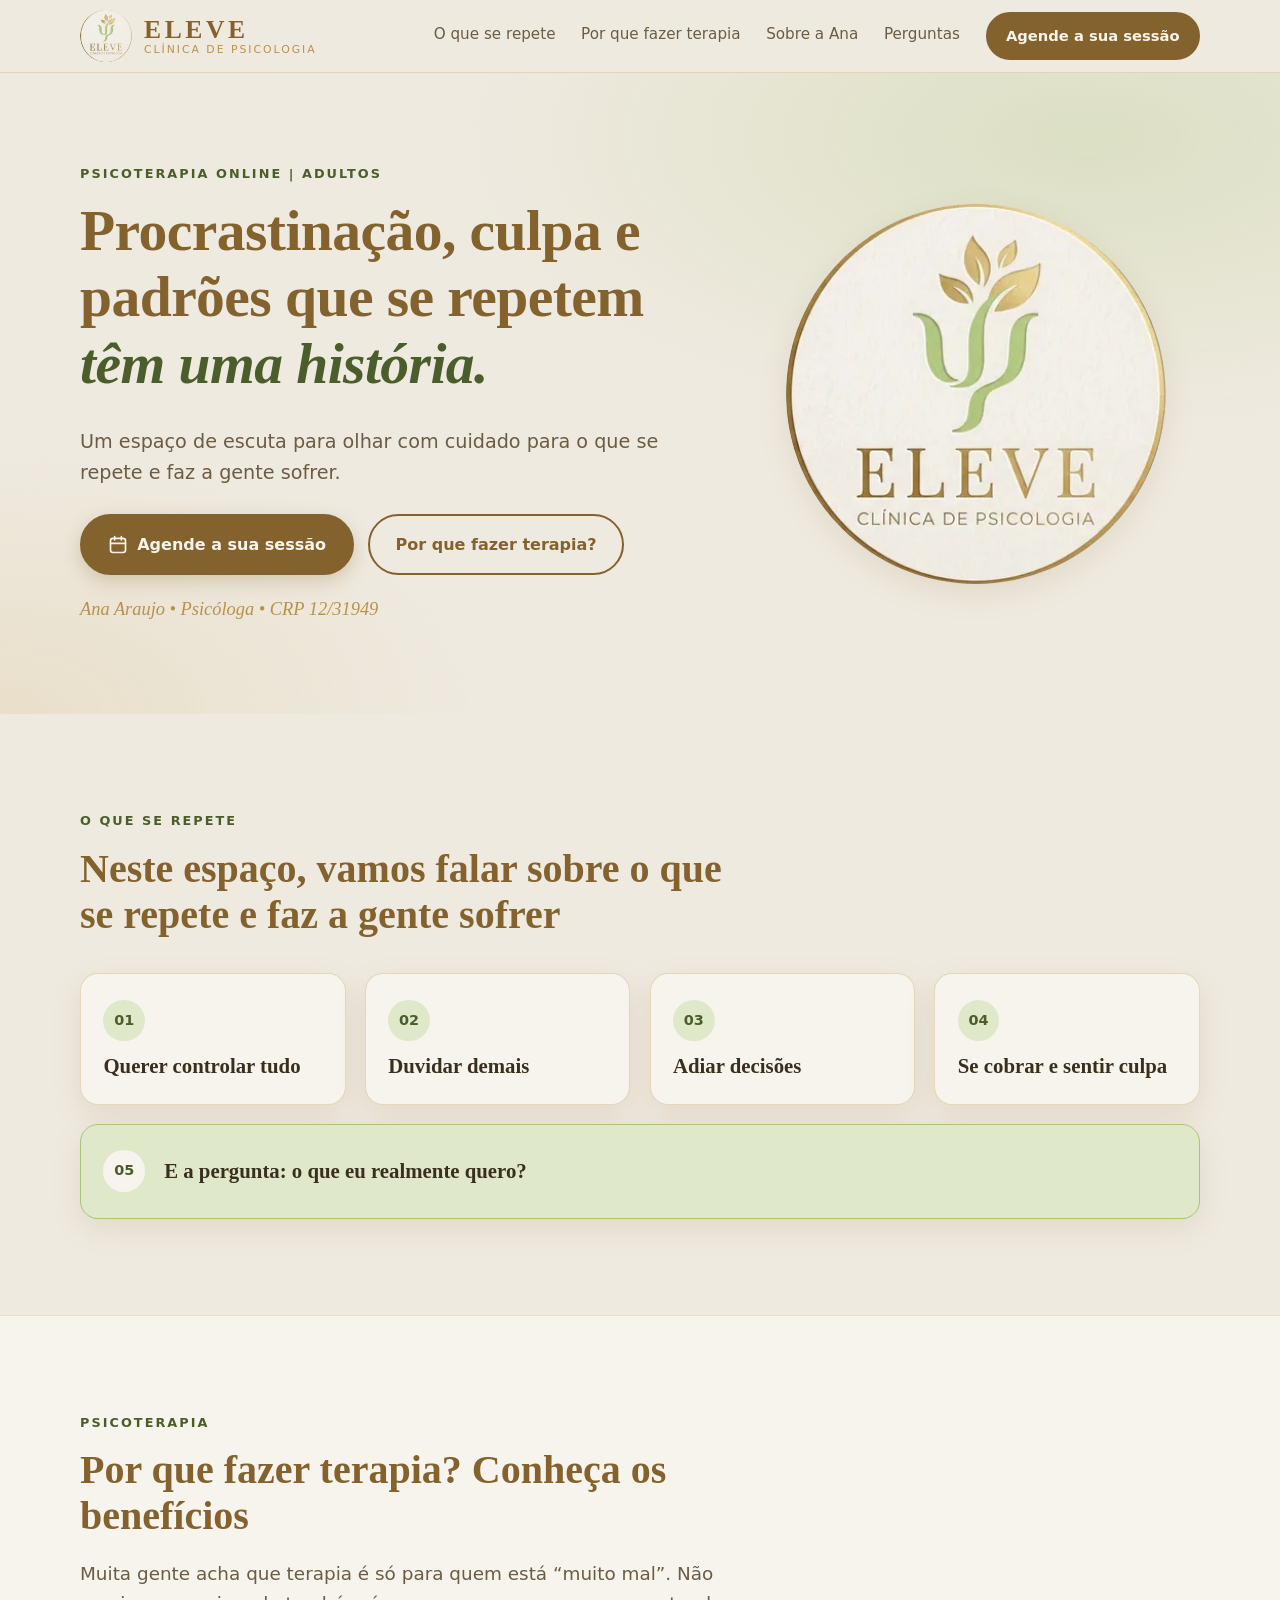
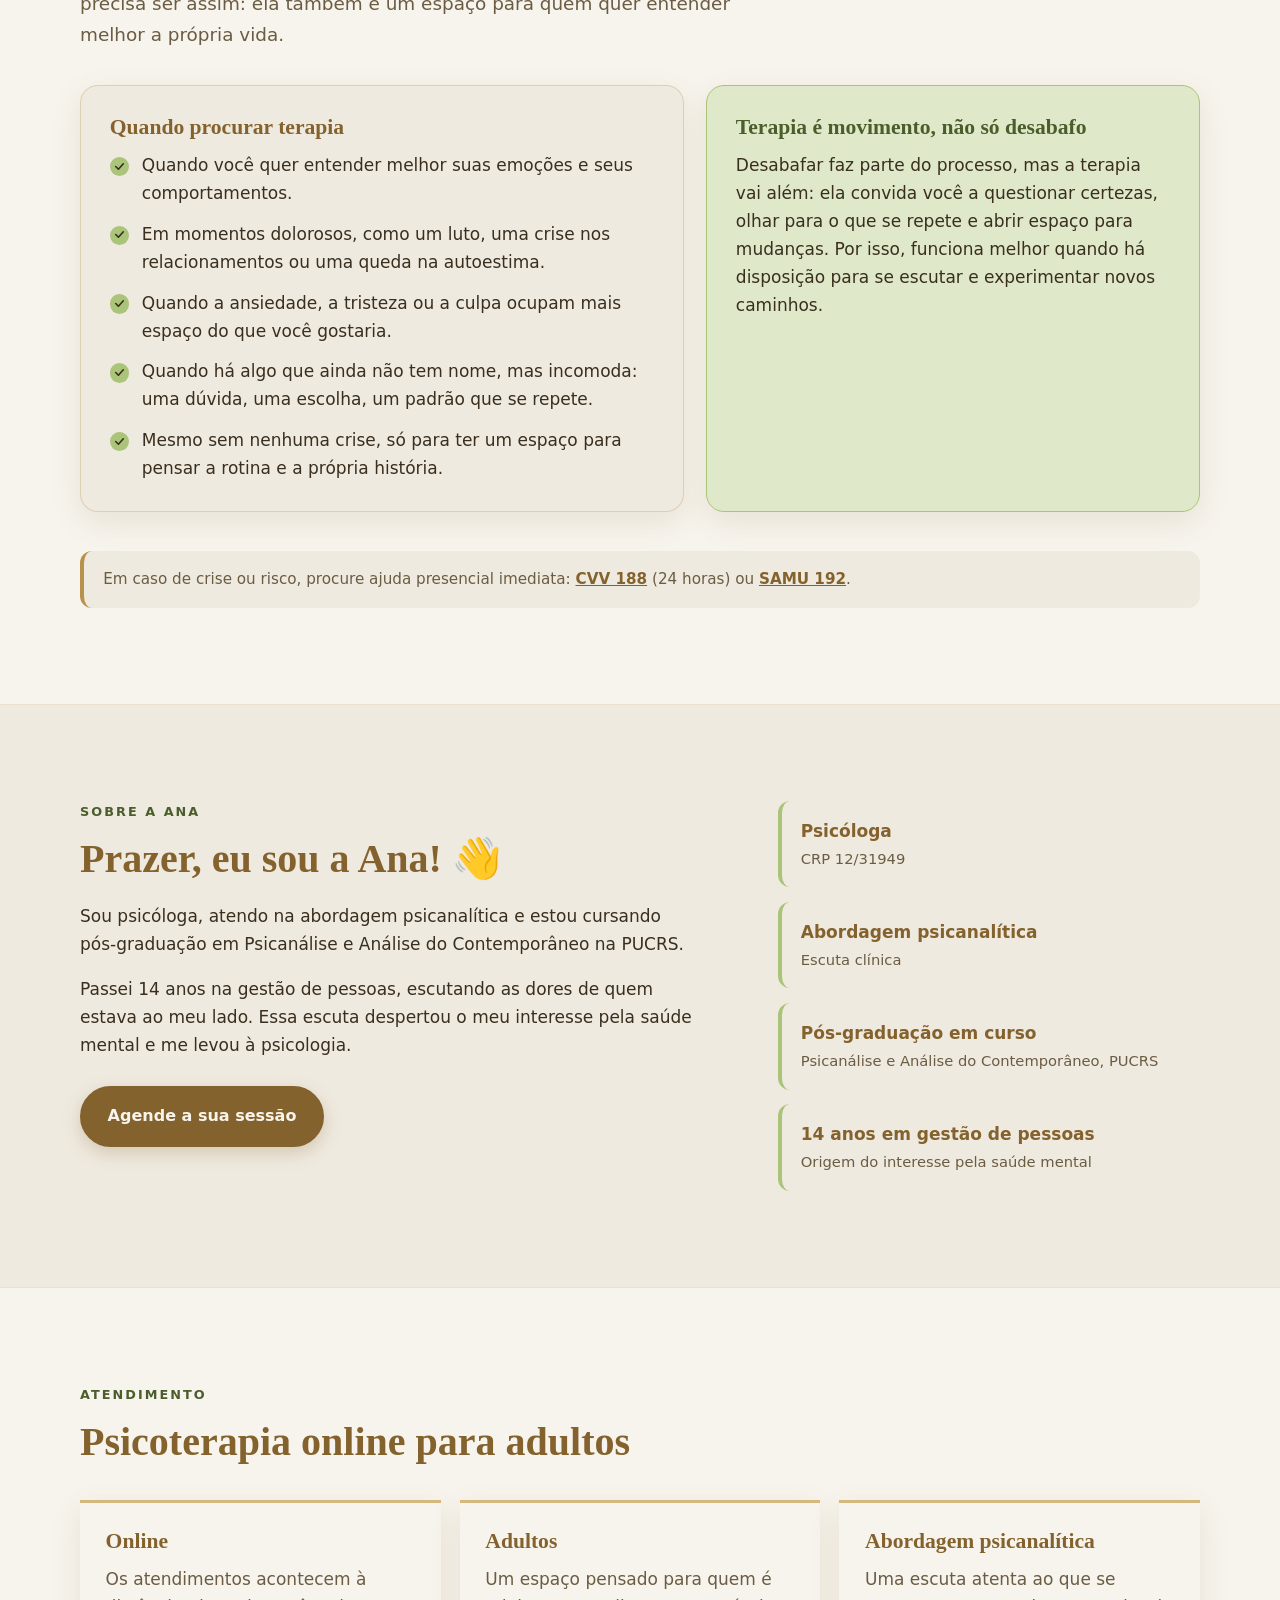
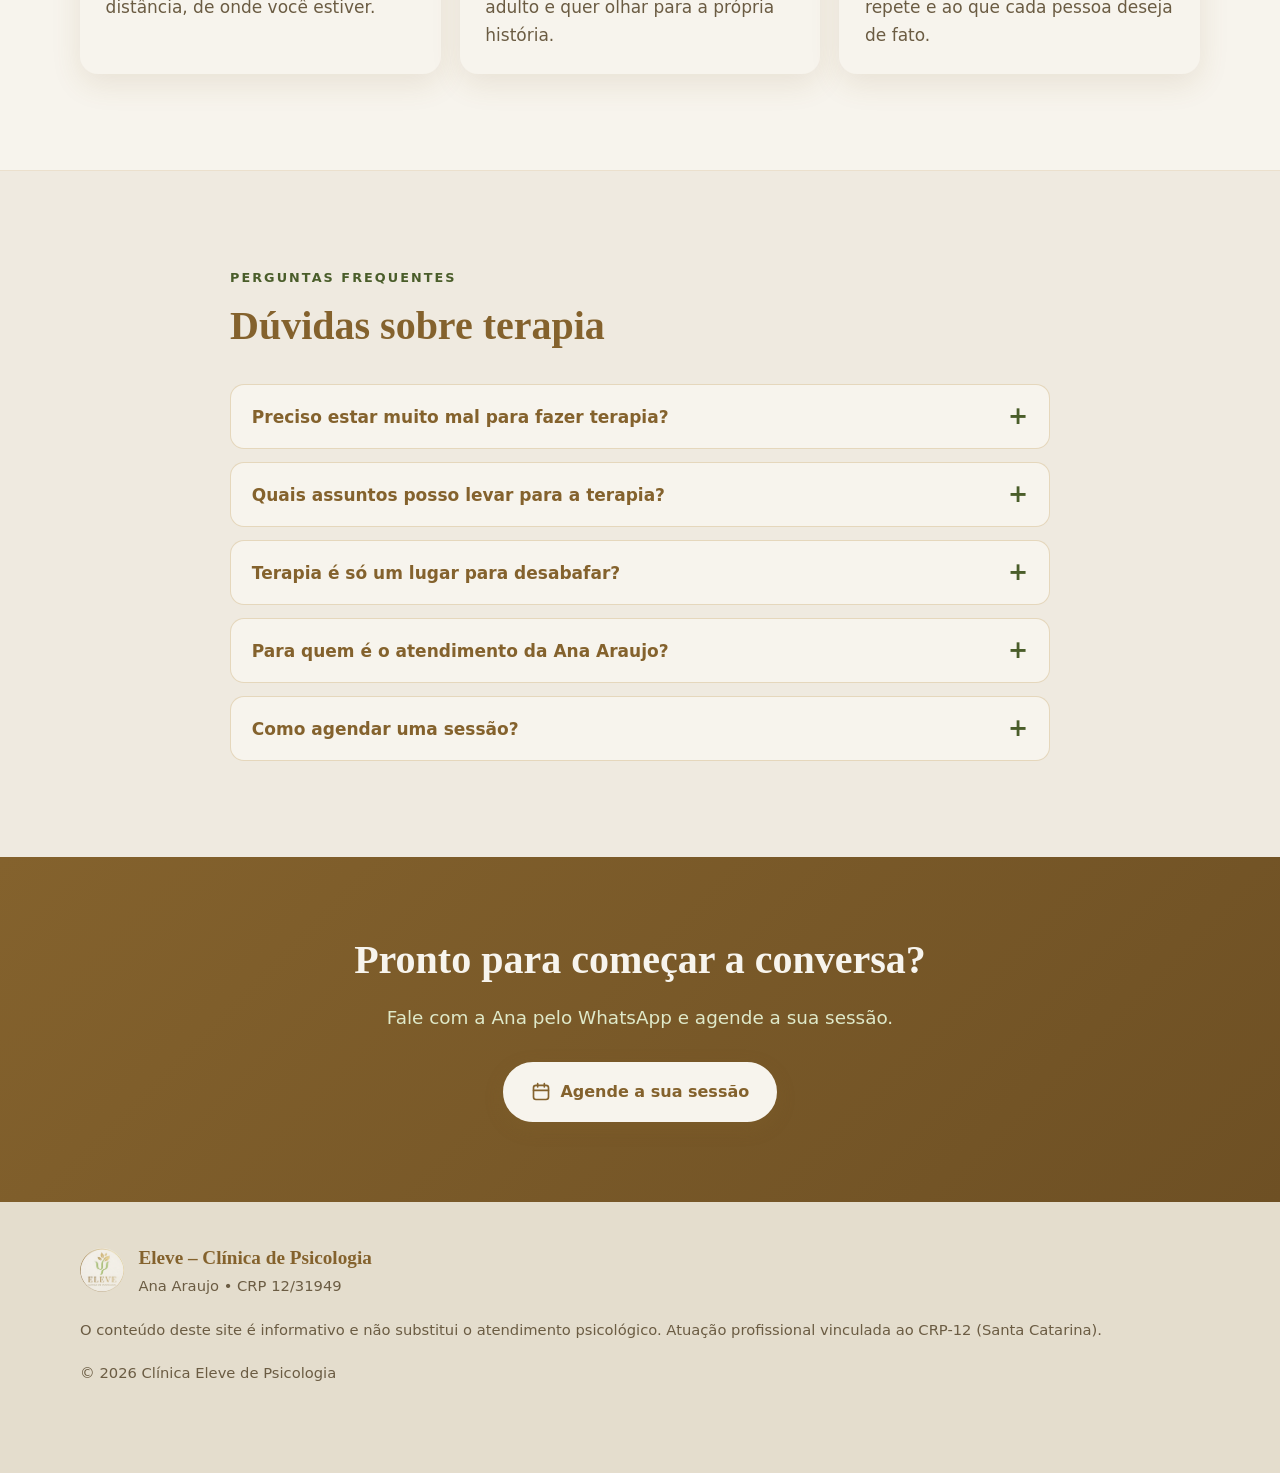
==== commit a15d57a3: "Versão enxuta: remove destaques, benefícios, citações e fontes da seção de terapia" ====
--- a/index.html
+++ b/index.html
@@ -202,31 +202,7 @@
           </article>
         </div>
 
-        <h3 class="subhead">Benefícios que a terapia pode trazer</h3>
-        <ul class="benefits">
-          <li class="benefit">
-            <h4>Autoconhecimento</h4>
-            <p>Conhecer melhor quem você é e o que combina com você ajuda a tomar decisões alinhadas aos seus objetivos, e não a regras que nem sempre são suas.</p>
-          </li>
-          <li class="benefit">
-            <h4>Novas perspectivas</h4>
-            <p>Sozinhos, muitas vezes enxergamos um só caminho. A conversa em terapia pode mostrar outras possibilidades e questionar ideias que mantêm você no mesmo lugar.</p>
-          </li>
-          <li class="benefit">
-            <h4>Cuidado com as emoções</h4>
-            <p>Um espaço para pensar em formas de lidar com emoções, frustrações e desafios do dia a dia com mais clareza.</p>
-          </li>
-          <li class="benefit">
-            <h4>Relações e comunicação</h4>
-            <p>Entender os conflitos e pensar em como se comunicar melhor com as pessoas que fazem parte da sua vida.</p>
-          </li>
-          <li class="benefit">
-            <h4>Um espaço só seu</h4>
-            <p>Um lugar de escuta e sem julgamento, para falar do que está bem, do que não está e do que você deseja de verdade.</p>
-          </li>
-        </ul>
-
-        <p class="note"><strong>Importante:</strong> cada pessoa vive a terapia de um jeito, e os resultados variam. A psicoterapia não substitui o cuidado médico quando ele é necessário. Em situação de crise ou risco, procure ajuda imediata: <a href="tel:188">CVV 188</a> (24 horas) ou <a href="tel:192">SAMU 192</a>.</p>
+        <p class="note">Em caso de crise ou risco, procure ajuda presencial imediata: <a href="tel:188">CVV 188</a> (24 horas) ou <a href="tel:192">SAMU 192</a>.</p>
       </div>
     </section>
 
@@ -319,7 +295,7 @@
           <p>Ana Araujo &bull; CRP 12/31949</p>
         </div>
       </div>
-      <p class="footer-note">O conteúdo deste site é informativo e não substitui o atendimento psicológico.</p>
+      <p class="footer-note">O conteúdo deste site é informativo e não substitui o atendimento psicológico. Atuação profissional vinculada ao CRP-12 (Santa Catarina).</p>
       <p class="footer-copy">&copy; <span id="ano">2026</span> Clínica Eleve de Psicologia</p>
     </div>
   </footer>
--- a/styles.css
+++ b/styles.css
@@ -229,6 +229,7 @@
   .split { grid-template-columns: 1fr; }
 }
 
+
 /* ---------- Responsivo ---------- */
 @media (max-width: 900px) {
   .hero-inner, .about { grid-template-columns: 1fr; }
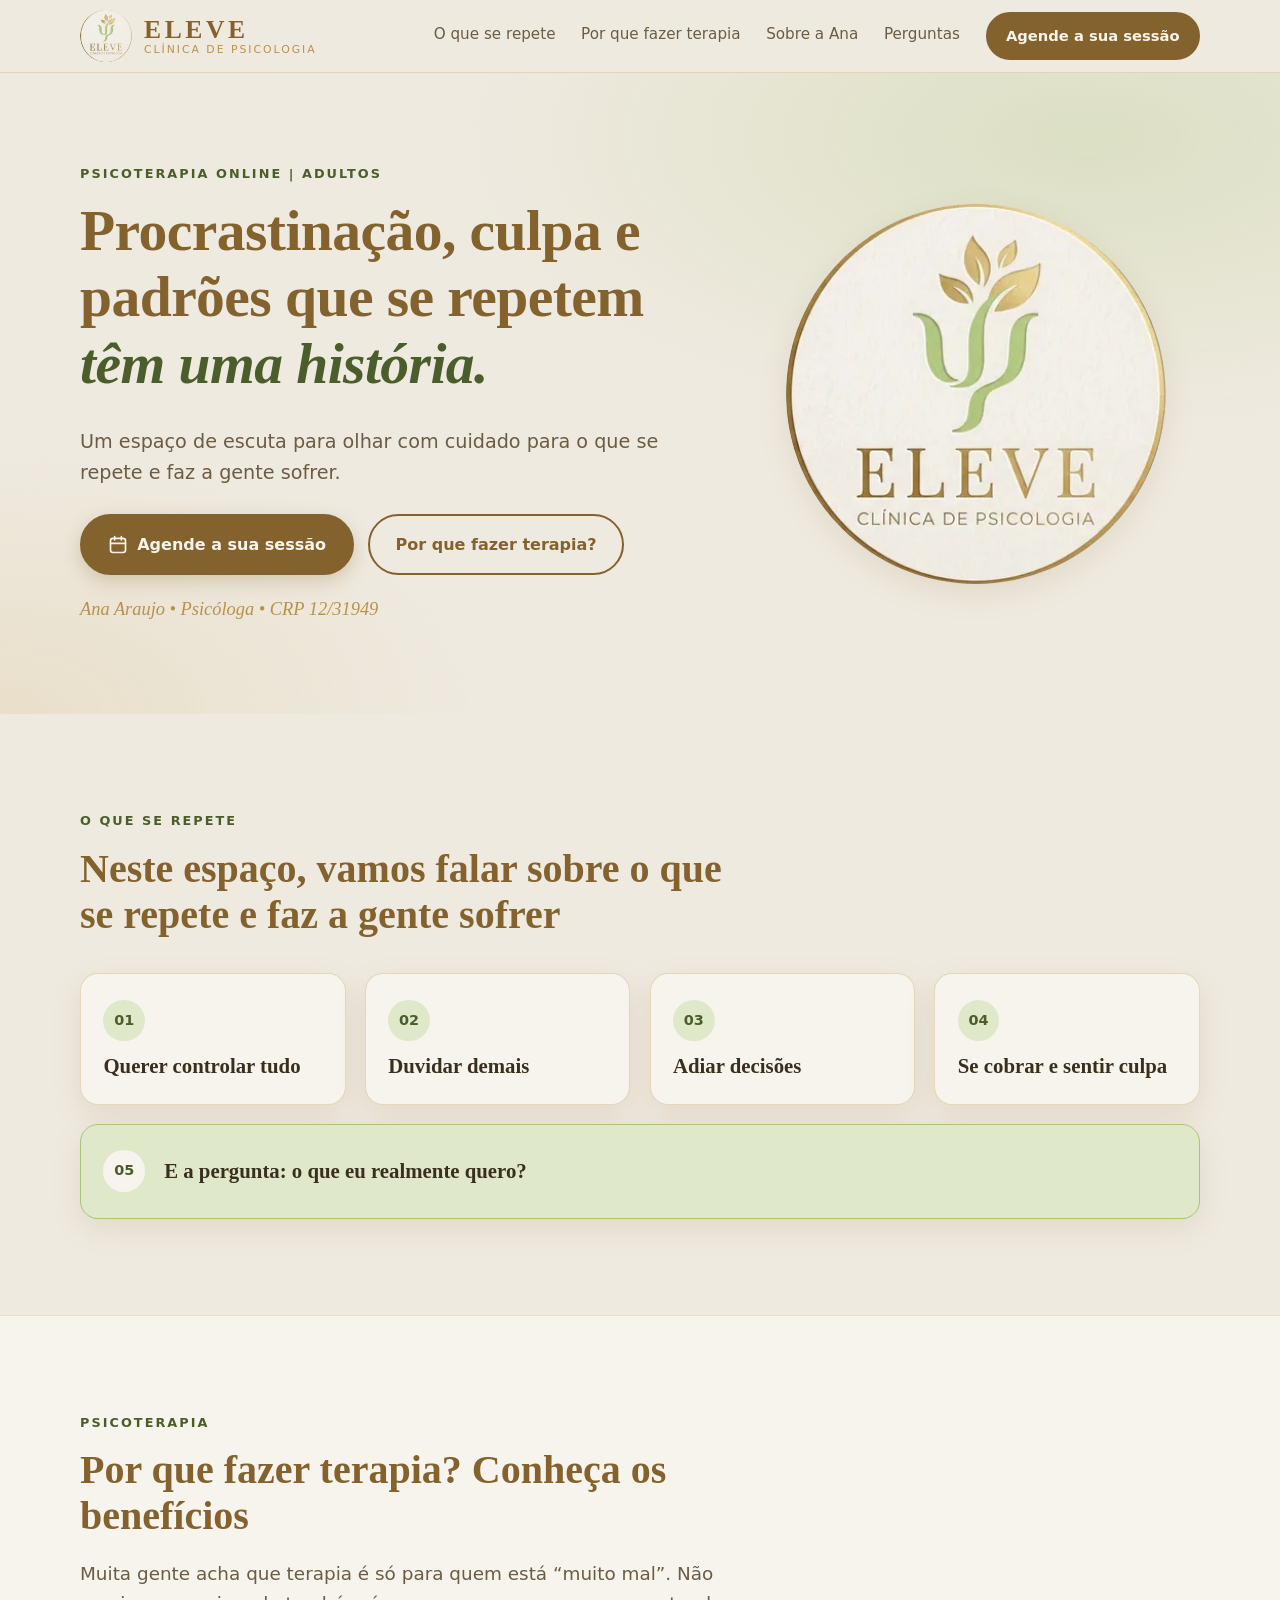
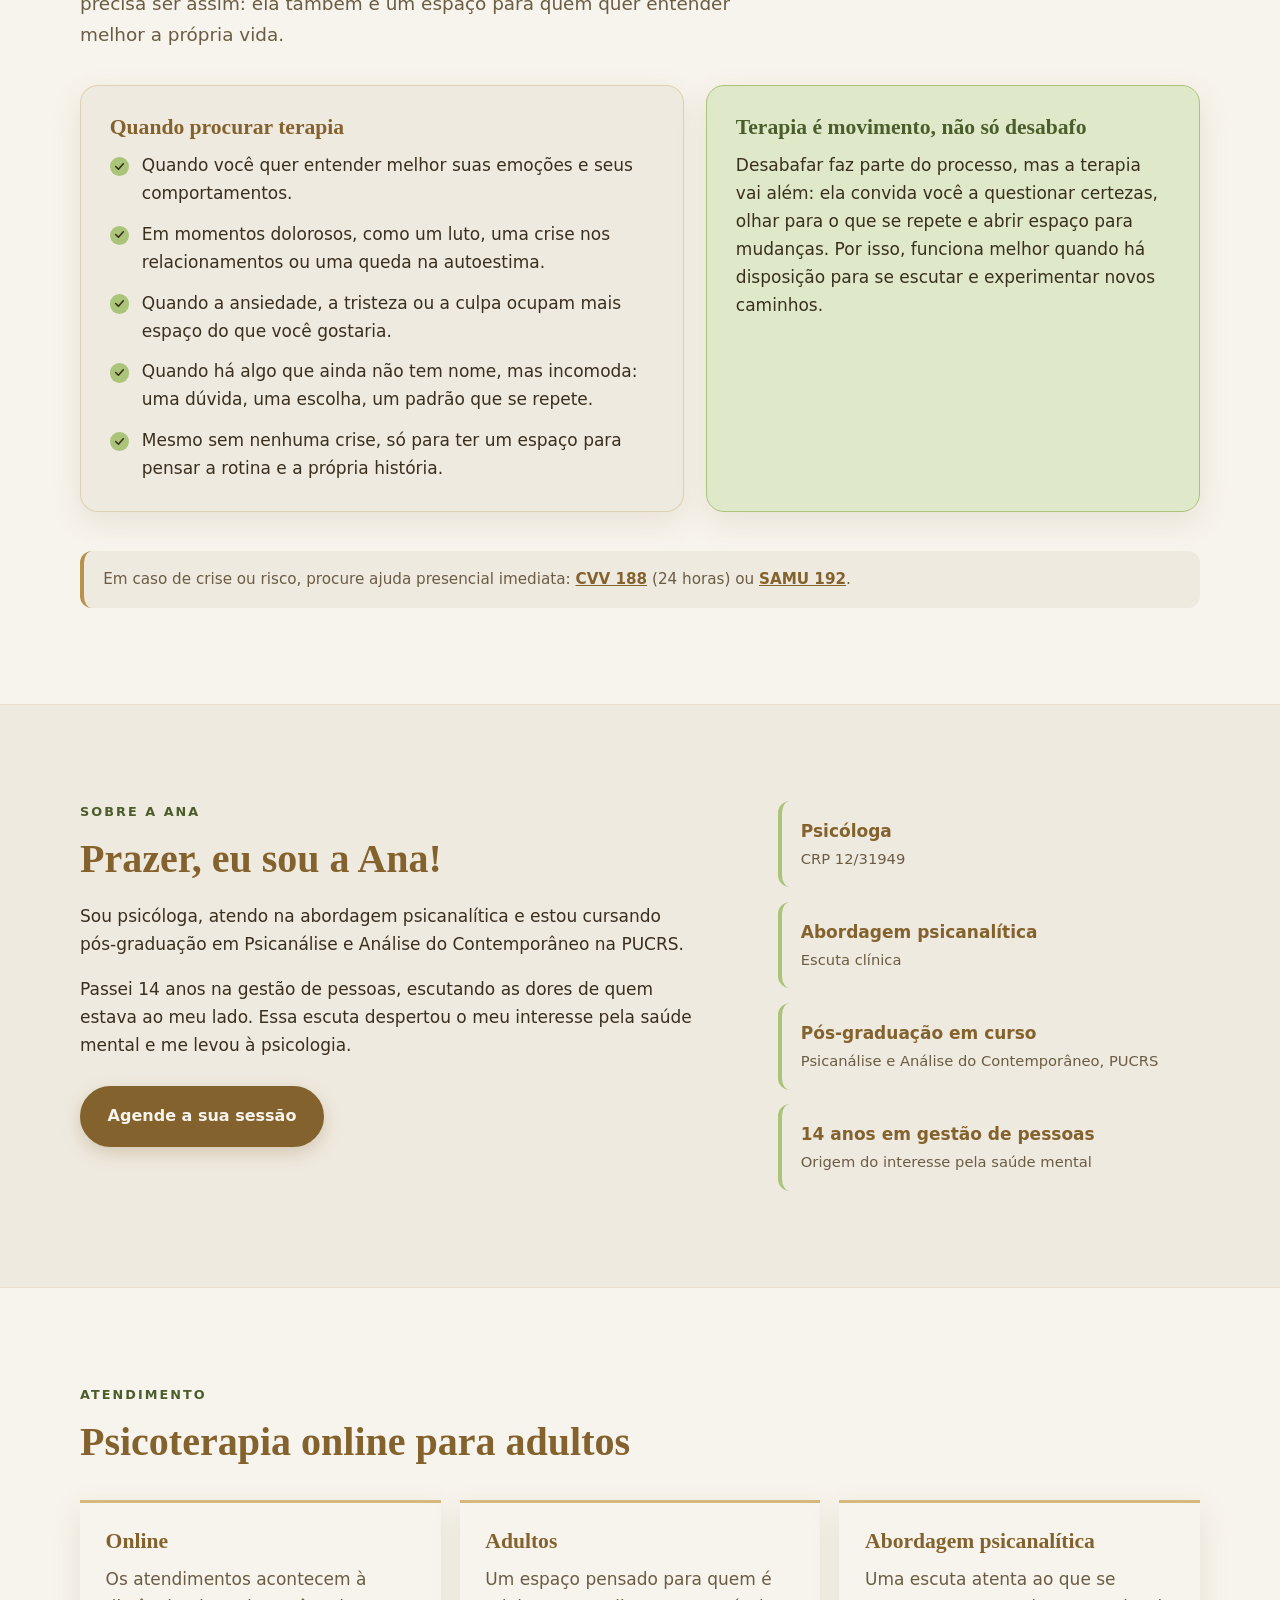
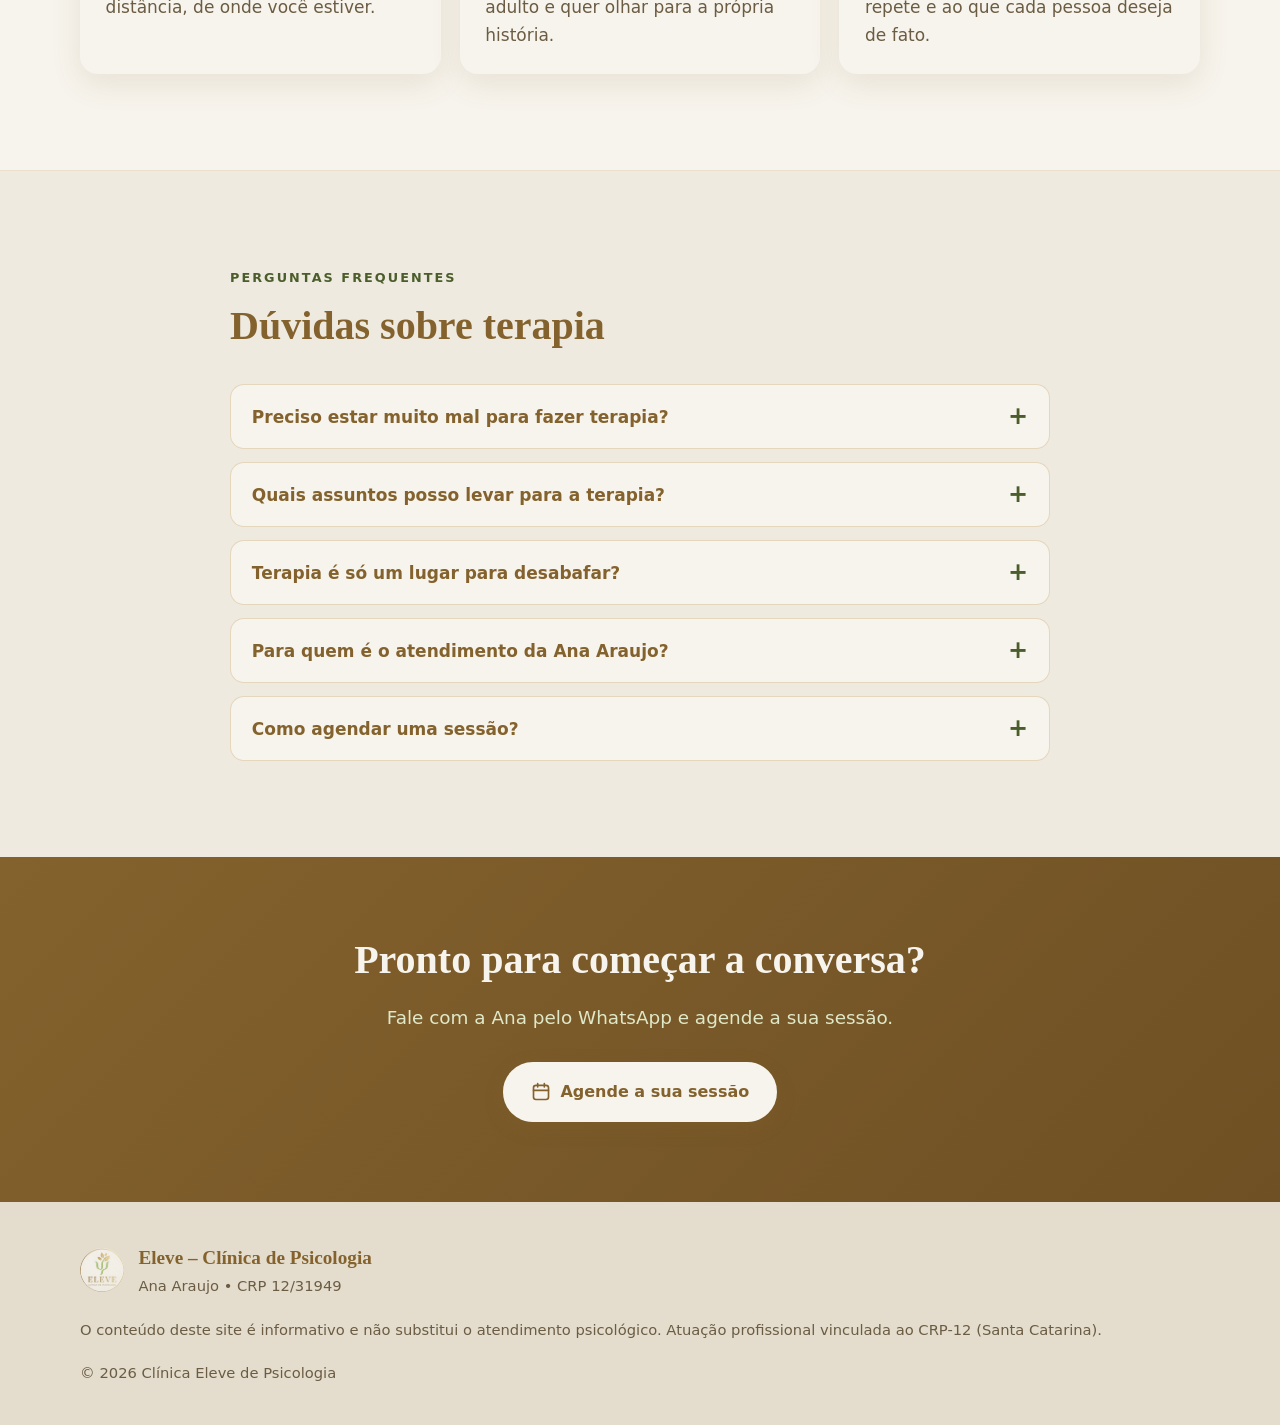
==== commit a15343e3: "Remove barra fixa de WhatsApp no celular e emoji da apresentação" ====
--- a/index.html
+++ b/index.html
@@ -210,7 +210,7 @@
       <div class="container about">
         <div class="about-text">
           <p class="eyebrow">Sobre a Ana</p>
-          <h2 id="titulo-sobre">Prazer, eu sou a Ana! <span aria-hidden="true">👋</span></h2>
+          <h2 id="titulo-sobre">Prazer, eu sou a Ana!</h2>
           <p>Sou psicóloga, atendo na abordagem psicanalítica e estou cursando pós-graduação em Psicanálise e Análise do Contemporâneo na PUCRS.</p>
           <p>Passei 14 anos na gestão de pessoas, escutando as dores de quem estava ao meu lado. Essa escuta despertou o meu interesse pela saúde mental e me levou à psicologia.</p>
           <a class="btn" href="https://wa.me/5548988398220" target="_blank" rel="noopener">Agende a sua sessão</a>
@@ -300,8 +300,6 @@
     </div>
   </footer>
 
-  <a class="whatsapp-bar" href="https://wa.me/5548988398220" target="_blank" rel="noopener">Agende a sua sessão</a>
-
   <script src="script.js" defer></script>
 </body>
 </html>
--- a/styles.css
+++ b/styles.css
@@ -175,19 +175,11 @@
 .cta-inner .btn { margin-top: .6rem; }
 
 /* ---------- Rodapé ---------- */
-.site-footer { background: var(--creme-escuro); padding: 2.5rem 0 5.5rem; font-size: .92rem; color: var(--texto-suave); }
+.site-footer { background: var(--creme-escuro); padding: 2.5rem 0; font-size: .92rem; color: var(--texto-suave); }
 .footer-inner { display: grid; gap: 1.2rem; }
 .footer-brand { display: flex; align-items: center; gap: .9rem; }
 .footer-brand strong { color: var(--dourado-escuro); font-family: var(--font-title); font-size: 1.2rem; }
 .footer-brand p, .footer-note, .footer-copy { margin: 0; }
-
-/* ---------- Barra fixa de WhatsApp (celular) ---------- */
-.whatsapp-bar {
-  display: none; position: fixed; left: 0; right: 0; bottom: 0; z-index: 60;
-  background: var(--dourado-escuro); color: var(--creme-claro); text-align: center; text-decoration: none;
-  font-weight: 600; padding: 1rem 1rem calc(1rem + env(safe-area-inset-bottom));
-  box-shadow: 0 -6px 20px rgba(58, 47, 30, .2);
-}
 
 
 /* ---------- Seção: por que fazer terapia ---------- */
@@ -251,7 +243,6 @@
   .nav.is-open { display: flex; }
   .nav a:not(.btn) { padding: .95rem 0; border-bottom: 1px solid rgba(184, 146, 74, .2); }
   .nav .btn { margin-top: 1rem; }
-  .whatsapp-bar { display: block; }
 }
 
 @media (max-width: 760px) {
